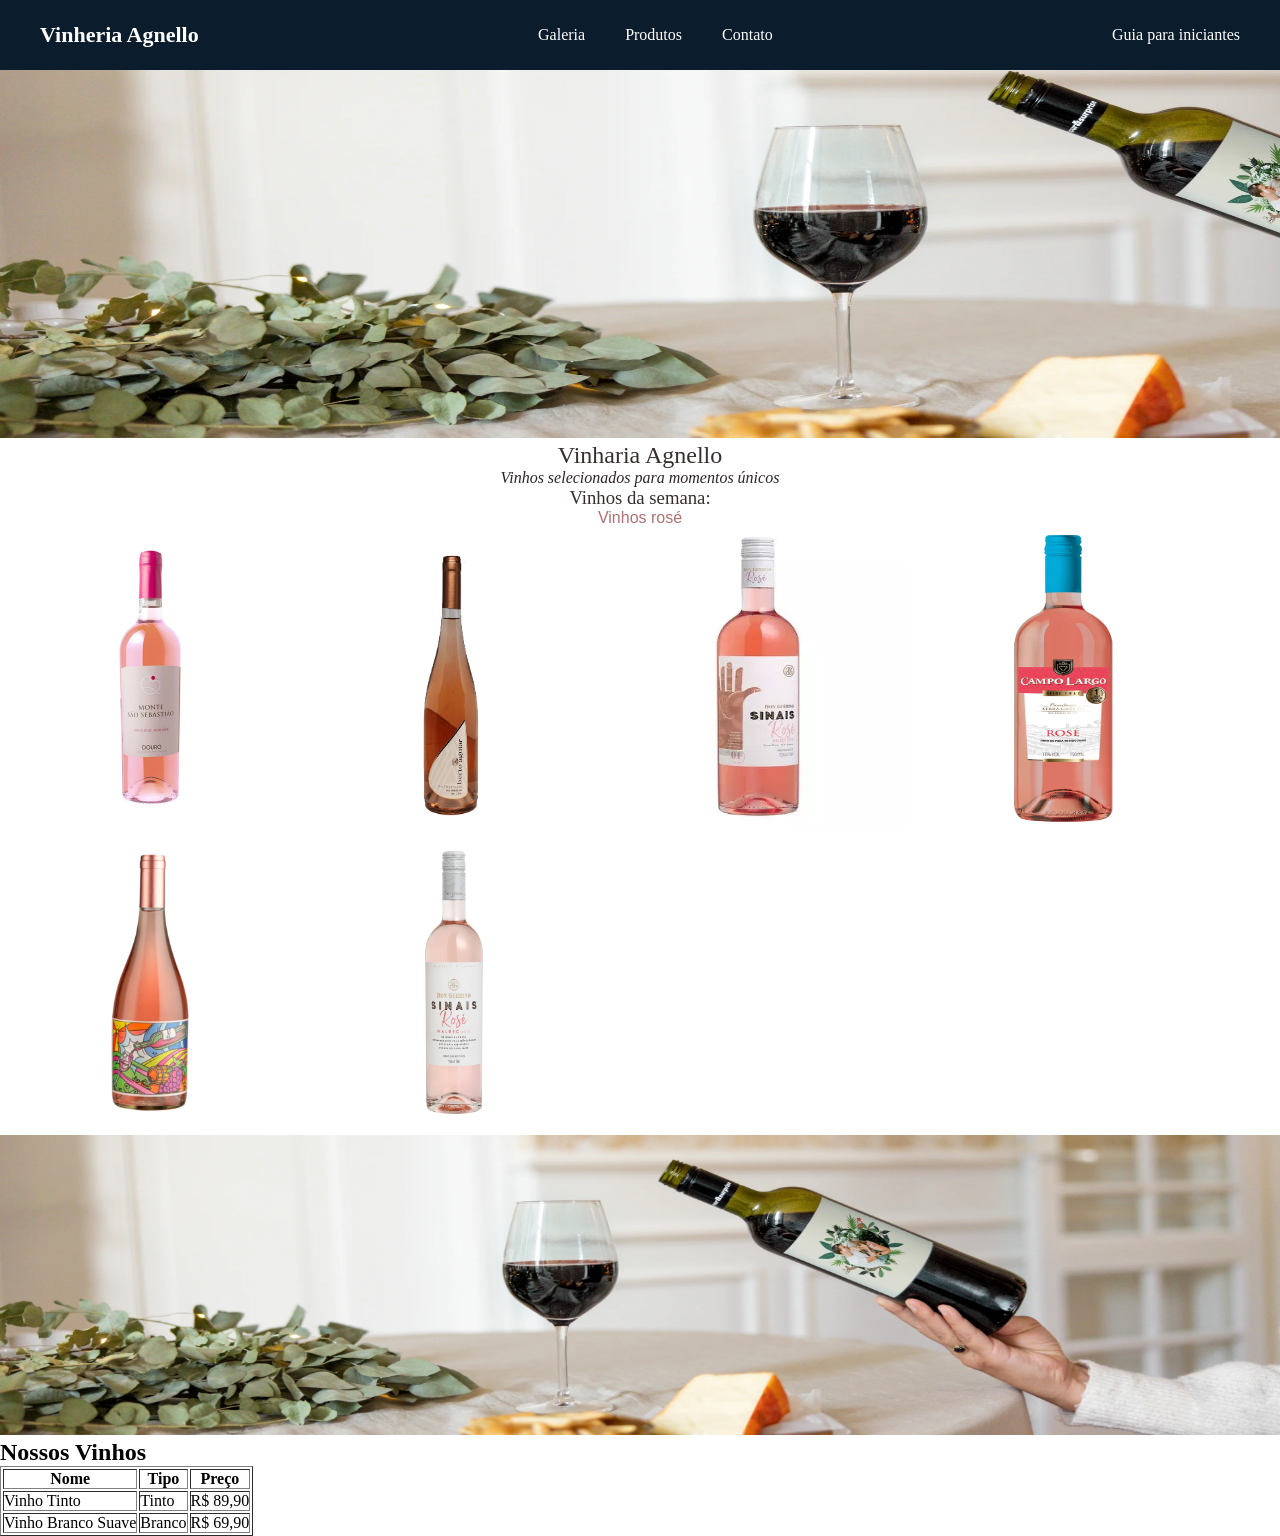
==== index.html @ f54c722c "Arrumando o NavBar e adicionando a página contato" ====
<!DOCTYPE html>
<html lang="pt-BR">
<head>
    <meta charset="UTF-8">
    <meta name="viewport" content="width=device-width, initial-scale=1.0">
    <meta name="description" content="Página inicial da Vinharia Agnello">
    <meta name="keywords" content="Vinhos, semana, rosé">
    
    <title>Vinheria Agnello </title>
    <link rel="shortcut icon" href="assets/vinho.png" type="image/png"> <!-- adiciona uma imagem na aba do site -->
    <link rel="stylesheet" href="style.css">


</head>
<body>
    <!-- Aqui vai criar o hub principal onde vai ser conectadas todas as páginas -->
  <header class="navbar">
  <div class="logo">
    <a href="index.html">Vinheria Agnello</a>
</div>
  <nav>
    <div class="menu">
      <!-- Aqui vai ser o botão que vai levar para a página da galeria e sobre dos Agnellos -->
    <a href="paginas/galeria.html">Galeria</a>
    <!-- Aqui vai ser o botão que vai levar para os produtos dos Agnellos -->
    <a href="paginas/produtos.html">Produtos</a>
    <!-- Aqui vai ser o botão que vai levar para o whatsapp de venda dos Agnellos -->
    <a href="paginas/contatos.html">Contato</a>
    </div>
  </nav>

  <div class="acoes">
   <!-- Aqui vai ser o botão que vai levar para uma página com um guia de qual vinho escolher-->
   <a href="paginas/guia.html">Guia para iniciantes</a>
  </div>
  </header>


  <section class="hub-principal">
    <img src="assets/vinho_servido.jpg" alt="vinho sendo servido" width="1920px" height="400px">
    
    <h1 id="titulos">Vinharia Agnello</h1>

    <p id="frase-impactante"><i>Vinhos selecionados para momentos únicos</i></p>

    <h3 id="titulos">Vinhos da semana:</h3>

    <p id="vinhosrose">Vinhos rosé</p>

    <img src="assets/vinho_rose1.webp" alt="Vinho rosé" width="300px" height="300px"></a>

    <img src="assets/vinho_rose2.png" alt="Vinho rosé" width="300px" height="300px"></a>

    <img src="assets/vinho_rose3.webp" alt="Vinho rosé" width="300px" height="300px"></a>

    <img src="assets/vinho_rose5.png" alt="Vinho rosé" width="300px" height="300px"></a>

    <img src="assets/vinho_rose6.png" alt="Vinho rosé" width="300px" height="300px"></a>

    <img src="assets/vinho_rose7.png" alt="Vinho rosé" width="300px" height="300px"></a>
  </section>
  


    <div class="hub-logo">
      <img src="assets/vinho_servido.jpg" alt="vinho sendo servido" width="1280px" height="300px">
    </div>
    <div class="hub-actions">
      <!--Nos titulos do hub eu já coloquei o 'href="#"' quando for fazer as outras paginas, é só linkar com os titulos respectivos -->
    </div>
  </div>
  <h2>Nossos Vinhos</h2>

  <table border="1">
    <tr>
      <th>Nome</th>
      <th>Tipo</th>
      <th>Preço</th>
    </tr>

    <tr>
      <td>Vinho Tinto</td>
      <td>Tinto</td>
      <td>R$ 89,90</td>
    </tr>

    <tr>
      <td>Vinho Branco Suave</td>
      <td>Branco</td>
      <td>R$ 69,90</td>
    </tr>
  </table>
</body>
</html>
---- style.css ----
/* Reset básico (apenas para o hub, se quiser isolar) */
* {
  margin: 0;
  padding: 0;
  box-sizing: border-box;
}

/*  Fonte: "Playfair Display" */
@import url('https://fonts.googleapis.com/css2?family=Playfair+Display:ital,wght@0,400..900;1,400..900&display=swap'); 


/*  Fonte: "Montserrat"  */
@import url('https://fonts.googleapis.com/css2?family=Montserrat:ital,wght@0,100..900;1,100..900&family=Playfair+Display:ital,wght@0,400..900;1,400..900&display=swap');



.navbar {
  position: fixed; /* fica sempre no topo */
  top: 0;
  left: 0;

  width: 100%;
  height: 70px;

  background-color: #0b1c2c; /* azul escuro */
  color: white;

  display: flex;
  align-items: center;
  justify-content: space-between;

  padding: 0 40px;
}

/* logo */
.logo {
  font-size: 22px;
  font-weight: bold;
  background-color: #0b1c2c;
}

.logo a {
    text-decoration: none;
    color: white;
    background-color: transparent;
    display: inline-block;
}

/* menu central */

.menu {
  display: flex;
  justify-content: center;
}

.menu a {
  display: inline-block;
  padding: 10px 20px;
  text-decoration: none;
  color: white;
  background-color: #0b1c2c;
  border-radius: 5px;
}

/* lado direito */
.acoes a {
  display: flex;
  align-items: center;
  text-decoration: none;
  color: white;
  gap: 15px;
  background-color: #0b1c2c;
}


/* Aqui vai arrumar a logo */
.hub-principal  {
  padding-top: 3%;
  border-radius: 100%;
  
}

#titulos{
  text-align: center;
  color: #382e2e;
  font-family: "Playfair Display", serif;
  font-weight: 500;
}

#vinhosrose{
  text-align: center;
  color: rgb(172, 113, 113);
  font-family: "Montserrat", sans-serif;
  font-weight: 500;
}

#frase-impactante{
  text-align: center;
  color: #2e2626;
}

/* ===== PÁGINA DE CONTATO ===== */
.contact-wrapper {
    display: flex;
    flex-wrap: wrap;
    gap: 2rem;
    margin-top: 2rem;
}

.contact-info, .contact-form {
    flex: 1;
    min-width: 250px;
    background: #fff7f0;
    padding: 1.5rem;
    border-radius: 12px;
    box-shadow: 0 2px 8px rgba(0,0,0,0.05);
}

.contact-info img {
    width: 100%;
    border-radius: 12px;
    margin-top: 1rem;
}

.contact-form label {
    display: block;
    margin-top: 1rem;
    font-weight: bold;
    color: #0b1c2c; 
}

.contact-form input, 
.contact-form textarea {
    width: 100%;
    padding: 10px;
    margin-top: 5px;
    border: 1px solid #ccc;
    border-radius: 8px;
    font-family: inherit;
}

.contact-form input:focus,
.contact-form textarea:focus {
    border-color: #b85c1a;
    outline: none;
    box-shadow: 0 0 0 2px rgba(184,92,26,0.2);
}

.contact-form button {
    background-color: #b85c1a; 
    color: white;
    border: none;
    padding: 10px 20px;
    margin-top: 1rem;
    border-radius: 30px;
    cursor: pointer;
    font-weight: bold;
    transition: 0.3s;
}

.contact-form button:hover {
    background-color: #7a3a10; 
}


footer {
    background-color: #0b1c2c; 
    color: #d9b48b; 
    text-align: center;
    padding: 1.5rem;
    margin-top: 3rem;
}

footer a {
    color: #ffb347; 
    text-decoration: none;
    font-weight: 500;
}

footer a:hover {
    color: #ffffff;
    text-decoration: underline;
}
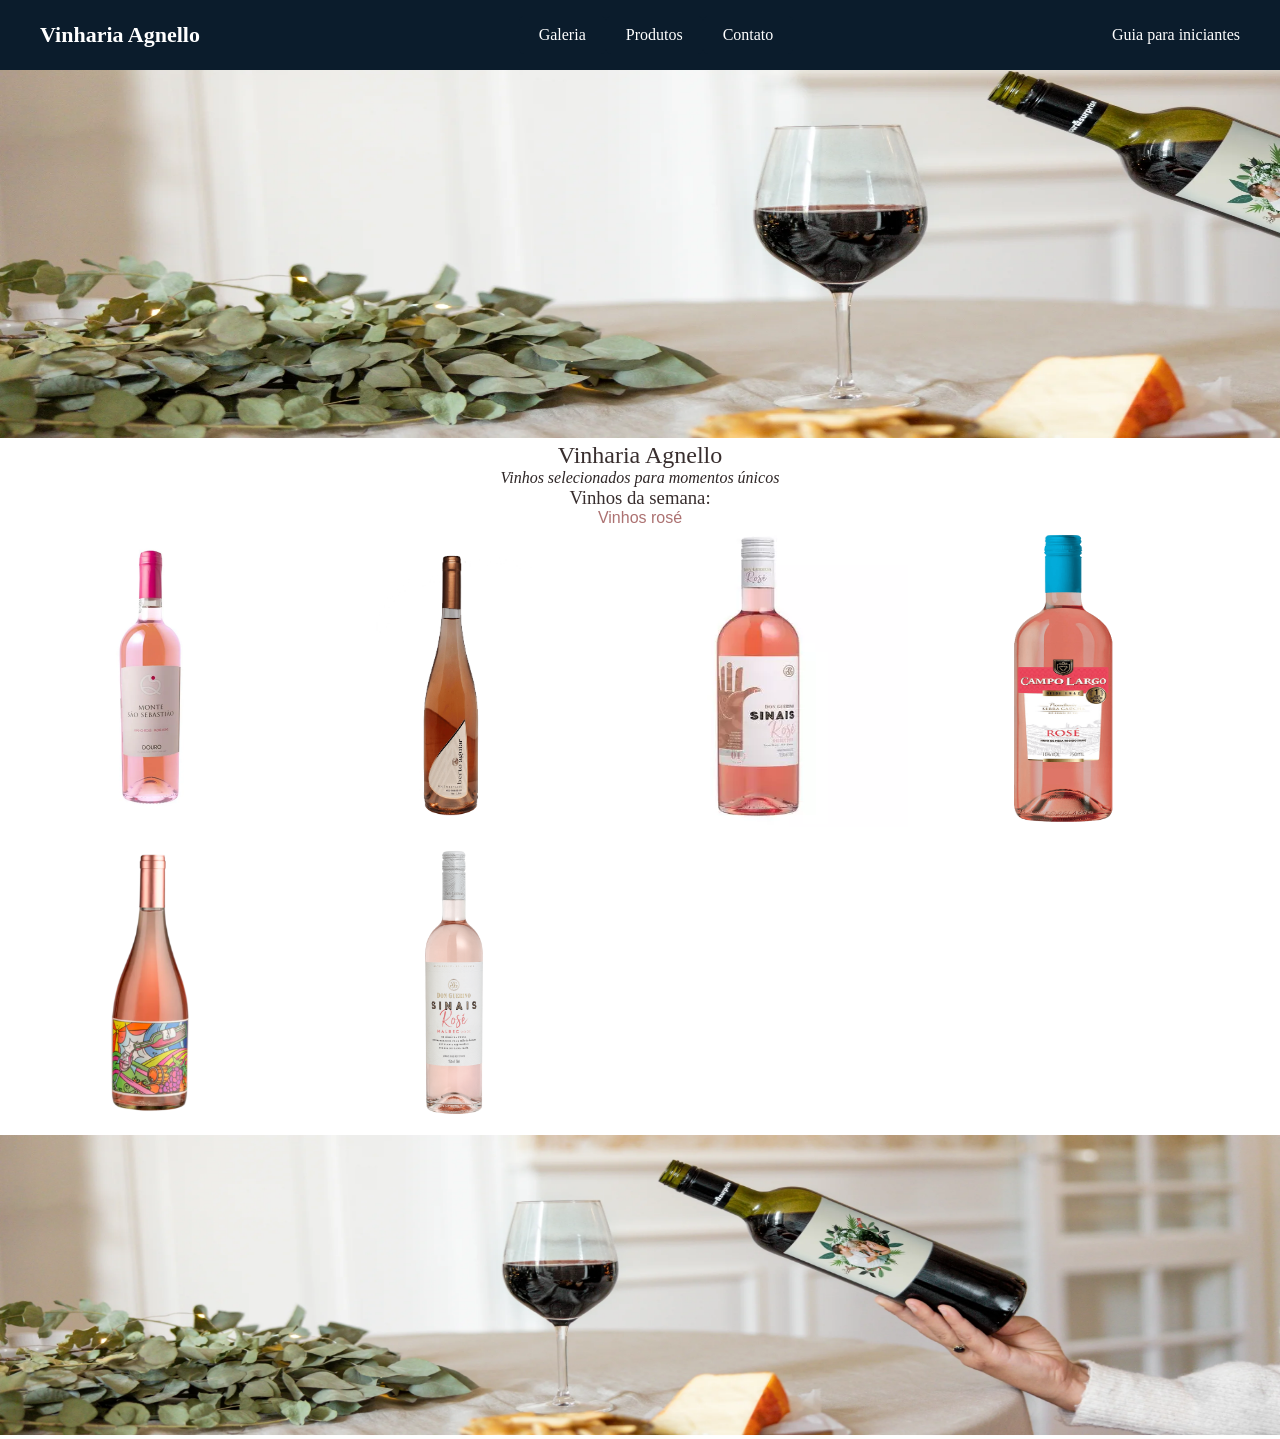
==== commit 83251959: "criando página para o Guia de Iniciantes e estilizando" ====
--- a/index.html
+++ b/index.html
@@ -15,9 +15,8 @@
 <body>
     <!-- Aqui vai criar o hub principal onde vai ser conectadas todas as páginas -->
   <header class="navbar">
-  <div class="logo">
-    <a href="index.html">Vinheria Agnello</a>
-</div>
+  <div class="logo">Vinharia Agnello</div>
+
   <nav>
     <div class="menu">
       <!-- Aqui vai ser o botão que vai levar para a página da galeria e sobre dos Agnellos -->
@@ -69,26 +68,5 @@
       <!--Nos titulos do hub eu já coloquei o 'href="#"' quando for fazer as outras paginas, é só linkar com os titulos respectivos -->
     </div>
   </div>
-  <h2>Nossos Vinhos</h2>
-
-  <table border="1">
-    <tr>
-      <th>Nome</th>
-      <th>Tipo</th>
-      <th>Preço</th>
-    </tr>
-
-    <tr>
-      <td>Vinho Tinto</td>
-      <td>Tinto</td>
-      <td>R$ 89,90</td>
-    </tr>
-
-    <tr>
-      <td>Vinho Branco Suave</td>
-      <td>Branco</td>
-      <td>R$ 69,90</td>
-    </tr>
-  </table>
 </body>
 </html>
--- a/style.css
+++ b/style.css
@@ -6,13 +6,10 @@
 }
 
 /*  Fonte: "Playfair Display" */
-@import url('https://fonts.googleapis.com/css2?family=Playfair+Display:ital,wght@0,400..900;1,400..900&display=swap'); 
-
+@import url("https://fonts.googleapis.com/css2?family=Playfair+Display:ital,wght@0,400..900;1,400..900&display=swap");
 
 /*  Fonte: "Montserrat"  */
-@import url('https://fonts.googleapis.com/css2?family=Montserrat:ital,wght@0,100..900;1,100..900&family=Playfair+Display:ital,wght@0,400..900;1,400..900&display=swap');
-
-
+@import url("https://fonts.googleapis.com/css2?family=Montserrat:ital,wght@0,100..900;1,100..900&family=Playfair+Display:ital,wght@0,400..900;1,400..900&display=swap");
 
 .navbar {
   position: fixed; /* fica sempre no topo */
@@ -37,13 +34,6 @@
   font-size: 22px;
   font-weight: bold;
   background-color: #0b1c2c;
-}
-
-.logo a {
-    text-decoration: none;
-    color: white;
-    background-color: transparent;
-    display: inline-block;
 }
 
 /* menu central */
@@ -72,112 +62,80 @@
   background-color: #0b1c2c;
 }
 
-
 /* Aqui vai arrumar a logo */
-.hub-principal  {
+.hub-principal {
   padding-top: 3%;
   border-radius: 100%;
-  
 }
 
-#titulos{
+#titulos {
   text-align: center;
   color: #382e2e;
   font-family: "Playfair Display", serif;
   font-weight: 500;
 }
 
-#vinhosrose{
+#vinhosrose {
   text-align: center;
   color: rgb(172, 113, 113);
   font-family: "Montserrat", sans-serif;
   font-weight: 500;
 }
 
-#frase-impactante{
+#frase-impactante {
   text-align: center;
   color: #2e2626;
 }
 
-/* ===== PÁGINA DE CONTATO ===== */
-.contact-wrapper {
-    display: flex;
-    flex-wrap: wrap;
-    gap: 2rem;
-    margin-top: 2rem;
+.tabela-vinhos {
+  width: 100%;
+  border-collapse: collapse;
+  margin-top: 20px;
 }
 
-.contact-info, .contact-form {
-    flex: 1;
-    min-width: 250px;
-    background: #fff7f0;
-    padding: 1.5rem;
-    border-radius: 12px;
-    box-shadow: 0 2px 8px rgba(0,0,0,0.05);
+.tabela-vinhos th {
+  background-color: #800000;
+  color: white;
+  padding: 10px;
 }
 
-.contact-info img {
-    width: 100%;
-    border-radius: 12px;
-    margin-top: 1rem;
+.tabela-vinhos td {
+  padding: 10px;
+  border: 1px solid #ffffff;
 }
 
-.contact-form label {
-    display: block;
-    margin-top: 1rem;
-    font-weight: bold;
-    color: #0b1c2c; 
+.tabela-vinhos tr:nth-child(even) {
+  background-color: #ffffff;
 }
 
-.contact-form input, 
-.contact-form textarea {
-    width: 100%;
-    padding: 10px;
-    margin-top: 5px;
-    border: 1px solid #ccc;
-    border-radius: 8px;
-    font-family: inherit;
+.tabela-vinhos tr:hover {
+  background-color: #ffffff;
 }
 
-.contact-form input:focus,
-.contact-form textarea:focus {
-    border-color: #b85c1a;
-    outline: none;
-    box-shadow: 0 0 0 2px rgba(184,92,26,0.2);
+.guia {
+  max-width: 800px;
+  margin: 40px auto;
+  padding: 20px;
+  background: white;
+  border: 1px solid #ffffff;
 }
 
-.contact-form button {
-    background-color: #b85c1a; 
-    color: white;
-    border: none;
-    padding: 10px 20px;
-    margin-top: 1rem;
-    border-radius: 30px;
-    cursor: pointer;
-    font-weight: bold;
-    transition: 0.3s;
+.guia h1 {
+  text-align: center;
+  color: #ff0000;
 }
 
-.contact-form button:hover {
-    background-color: #7a3a10; 
+.guia h2 {
+  margin-top: 30px;
 }
 
-
-footer {
-    background-color: #0b1c2c; 
-    color: #d9b48b; 
-    text-align: center;
-    padding: 1.5rem;
-    margin-top: 3rem;
+.guia p,
+.guia li {
+  line-height: 1.6;
 }
 
-footer a {
-    color: #ffb347; 
-    text-decoration: none;
-    font-weight: 500;
-}
-
-footer a:hover {
-    color: #ffffff;
-    text-decoration: underline;
-}
+.dica {
+  background: #ffffff;
+  padding: 15px;
+  margin-top: 20px;
+}
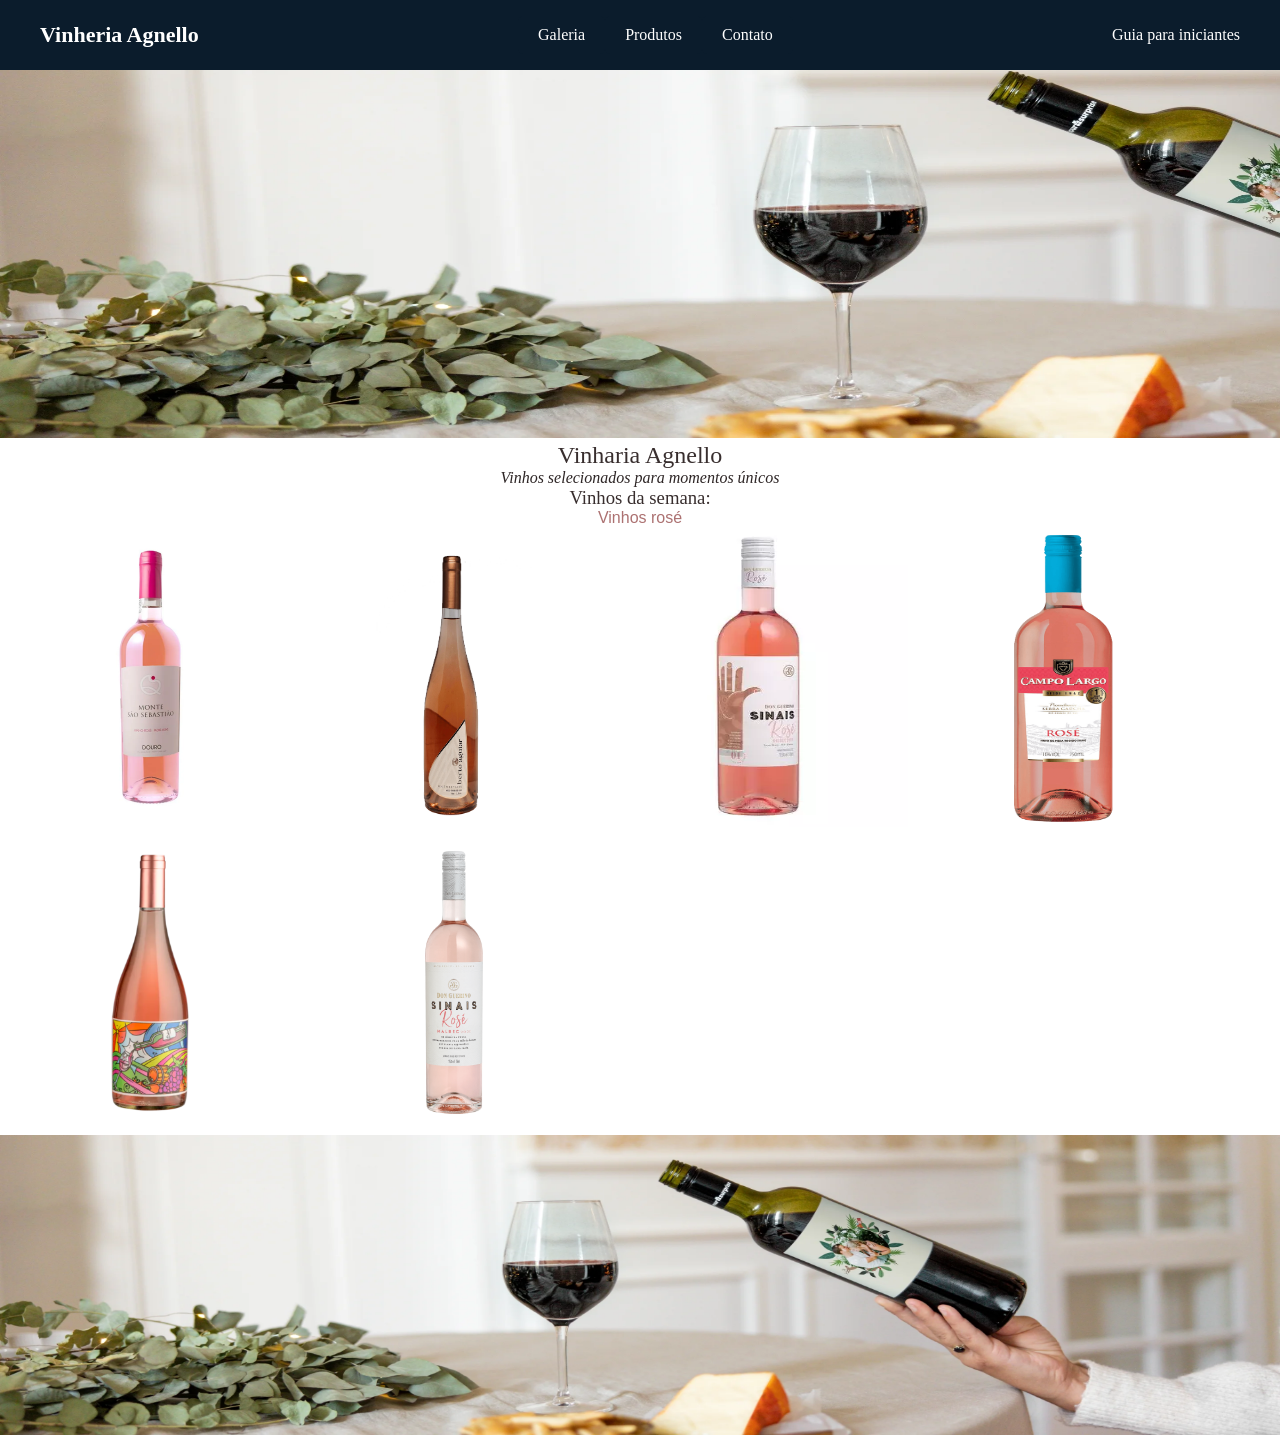
==== commit e0cd60aa: "criando página para o Guia de Iniciantes e estilizando" ====
--- a/index.html
+++ b/index.html
@@ -15,8 +15,9 @@
 <body>
     <!-- Aqui vai criar o hub principal onde vai ser conectadas todas as páginas -->
   <header class="navbar">
-  <div class="logo">Vinharia Agnello</div>
-
+  <div class="logo">
+    <a href="index.html">Vinheria Agnello</a>
+</div>
   <nav>
     <div class="menu">
       <!-- Aqui vai ser o botão que vai levar para a página da galeria e sobre dos Agnellos -->
--- a/style.css
+++ b/style.css
@@ -34,6 +34,13 @@
   font-size: 22px;
   font-weight: bold;
   background-color: #0b1c2c;
+}
+
+.logo a {
+    text-decoration: none;
+    color: white;
+    background-color: transparent;
+    display: inline-block;
 }
 
 /* menu central */
@@ -87,31 +94,6 @@
   color: #2e2626;
 }
 
-.tabela-vinhos {
-  width: 100%;
-  border-collapse: collapse;
-  margin-top: 20px;
-}
-
-.tabela-vinhos th {
-  background-color: #800000;
-  color: white;
-  padding: 10px;
-}
-
-.tabela-vinhos td {
-  padding: 10px;
-  border: 1px solid #ffffff;
-}
-
-.tabela-vinhos tr:nth-child(even) {
-  background-color: #ffffff;
-}
-
-.tabela-vinhos tr:hover {
-  background-color: #ffffff;
-}
-
 .guia {
   max-width: 800px;
   margin: 40px auto;
@@ -138,4 +120,87 @@
   background: #ffffff;
   padding: 15px;
   margin-top: 20px;
+}
+
+/* Aqui vai arrumar a parte de contato */
+.contact-wrapper {
+    display: flex;
+    flex-wrap: wrap;
+    gap: 2rem;
+    margin-top: 2rem;
+}
+
+.contact-info, .contact-form {
+    flex: 1;
+    min-width: 250px;
+    background: #fff7f0;
+    padding: 1.5rem;
+    border-radius: 12px;
+    box-shadow: 0 2px 8px rgba(0,0,0,0.05);
+}
+
+.contact-info img {
+    width: 100%;
+    border-radius: 12px;
+    margin-top: 1rem;
+}
+
+.contact-form label {
+    display: block;
+    margin-top: 1rem;
+    font-weight: bold;
+    color: #0b1c2c; 
+}
+
+.contact-form input, 
+.contact-form textarea {
+    width: 100%;
+    padding: 10px;
+    margin-top: 5px;
+    border: 1px solid #ccc;
+    border-radius: 8px;
+    font-family: inherit;
+}
+
+.contact-form input:focus,
+.contact-form textarea:focus {
+    border-color: #b85c1a;
+    outline: none;
+    box-shadow: 0 0 0 2px rgba(184,92,26,0.2);
+}
+
+.contact-form button {
+    background-color: #b85c1a; 
+    color: white;
+    border: none;
+    padding: 10px 20px;
+    margin-top: 1rem;
+    border-radius: 30px;
+    cursor: pointer;
+    font-weight: bold;
+    transition: 0.3s;
+}
+
+.contact-form button:hover {
+    background-color: #7a3a10; 
+}
+
+
+footer {
+    background-color: #0b1c2c; 
+    color: #d9b48b; 
+    text-align: center;
+    padding: 1.5rem;
+    margin-top: 3rem;
+}
+
+footer a {
+    color: #ffb347; 
+    text-decoration: none;
+    font-weight: 500;
+}
+
+footer a:hover {
+    color: #ffffff;
+    text-decoration: underline;
 }
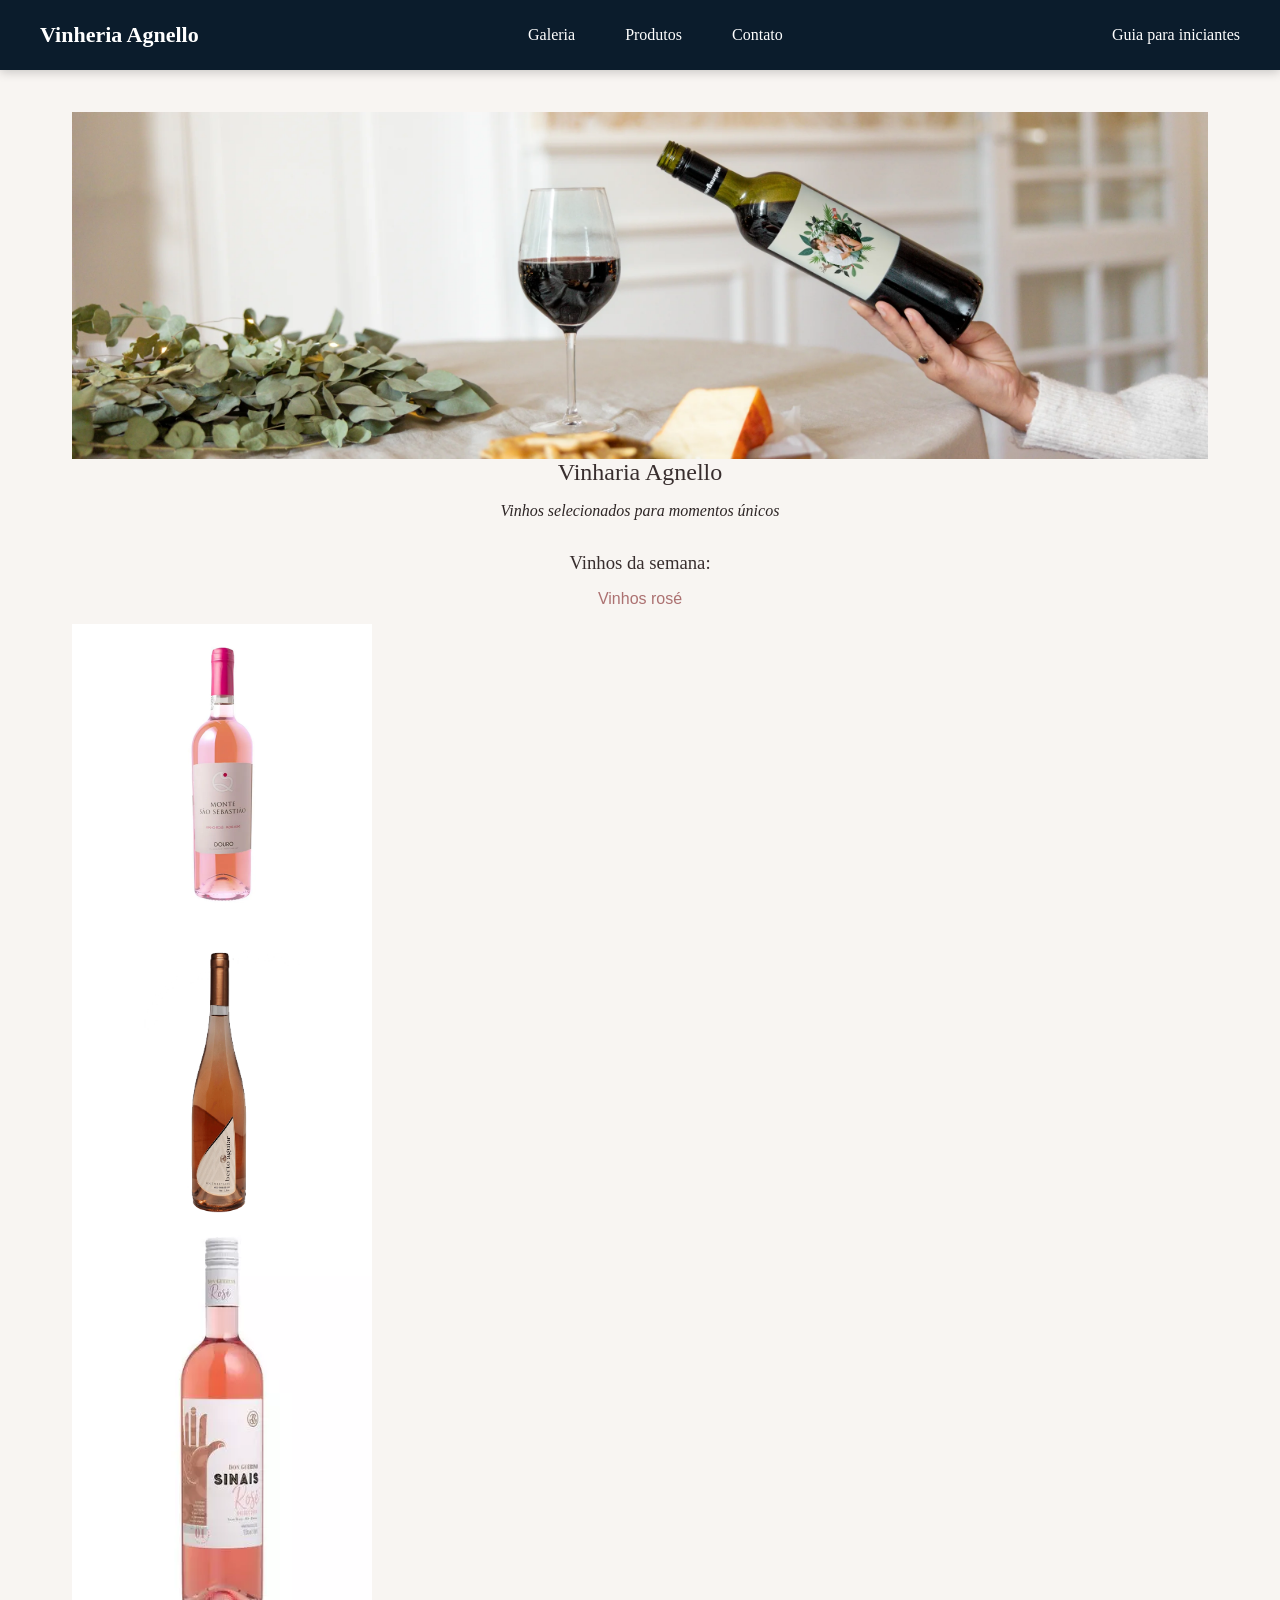
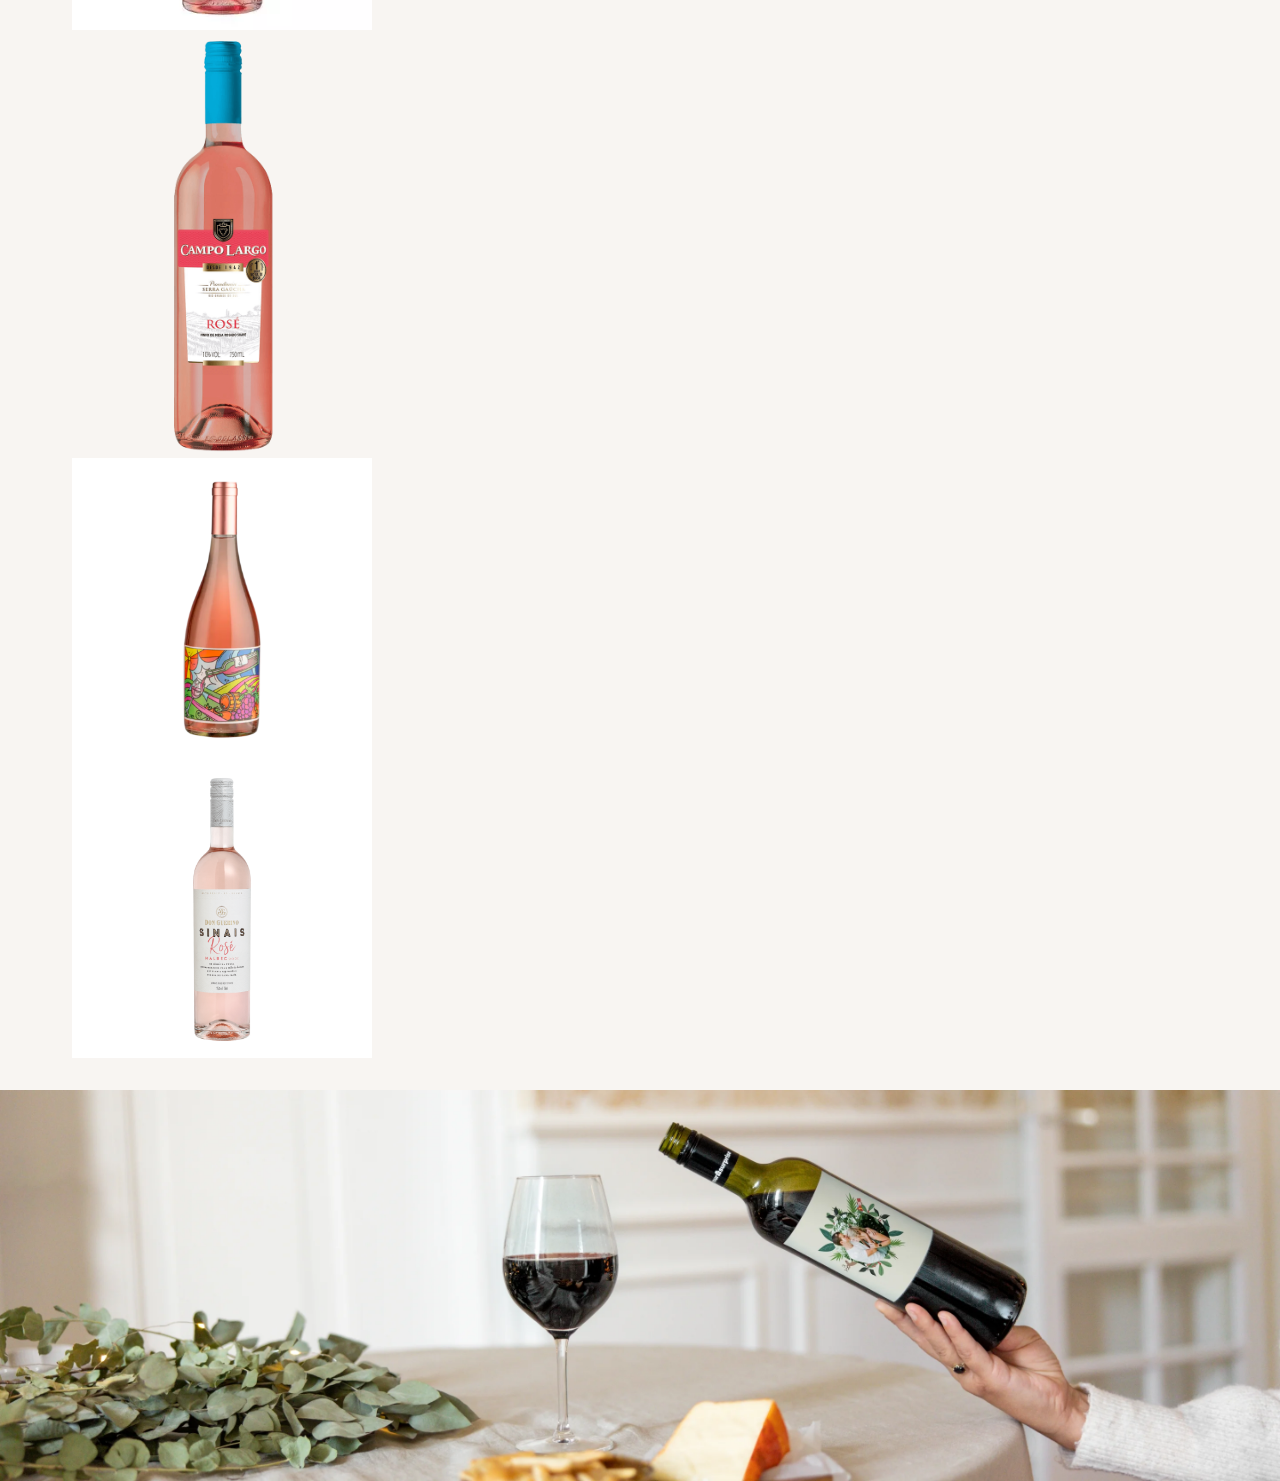
==== commit 52039308: "Adicionando layout" ====
--- a/index.html
+++ b/index.html
@@ -8,7 +8,7 @@
     
     <title>Vinheria Agnello </title>
     <link rel="shortcut icon" href="assets/vinho.png" type="image/png"> <!-- adiciona uma imagem na aba do site -->
-    <link rel="stylesheet" href="style.css">
+    <link rel="stylesheet" href="src/css/style.css">
 
 
 </head>
--- a/src/css/style.css
+++ b/src/css/style.css
@@ -0,0 +1,239 @@
+
+* {
+  margin: 0;
+  padding: 0;
+  box-sizing: border-box;
+}
+
+@import url("https://fonts.googleapis.com/css2?family=Playfair+Display:ital,wght@0,400..900;1,400..900&display=swap");
+@import url("https://fonts.googleapis.com/css2?family=Montserrat:ital,wght@0,100..900;1,100..900&family=Playfair+Display:ital,wght@0,400..900;1,400..900&display=swap");
+
+body {
+  
+  padding-top: 80px; 
+  background-color: #f8f5f2; 
+}
+
+
+img {
+  max-width: 100%;      
+  height: auto;    
+  display: block; 
+}
+
+
+.banner-guia {
+  width: 100%;
+  height: 300px;
+  object-fit: cover; 
+  object-position: center; 
+}
+
+
+.navbar {
+  position: fixed;
+  top: 0;
+  left: 0;
+  width: 100%;
+  height: 70px;
+  background-color: #0b1c2c;
+  color: white;
+  display: flex;
+  align-items: center;
+  justify-content: space-between;
+  padding: 0 40px;
+  z-index: 1000; 
+  box-shadow: 0 2px 10px rgba(0,0,0,0.2);
+}
+
+.logo {
+  font-size: 22px;
+  font-weight: bold;
+}
+
+.logo a {
+  text-decoration: none;
+  color: white;
+}
+
+.menu {
+  display: flex;
+  justify-content: center;
+  gap: 10px;
+}
+
+.menu a {
+  display: inline-block;
+  padding: 10px 20px;
+  text-decoration: none;
+  color: white;
+  border-radius: 5px;
+  transition: background-color 0.3s;
+}
+
+.menu a:hover {
+  background-color: #1a3652; 
+}
+
+.acoes a {
+  display: flex;
+  align-items: center;
+  text-decoration: none;
+  color: white;
+  gap: 15px;
+}
+
+
+.hub-principal {
+  
+  padding: 2rem;
+  max-width: 1200px;
+  margin: 0 auto;
+}
+
+#titulos {
+  text-align: center;
+  color: #382e2e;
+  font-family: "Playfair Display", serif;
+  font-weight: 500;
+  margin-bottom: 1rem;
+}
+
+#vinhosrose {
+  text-align: center;
+  color: #ac7171;
+  font-family: "Montserrat", sans-serif;
+  font-weight: 500;
+  margin-bottom: 1rem;
+}
+
+#frase-impactante {
+  text-align: center;
+  color: #2e2626;
+  font-style: italic;
+  margin-bottom: 2rem;
+}
+
+
+.guia {
+  max-width: 800px;
+  margin: 40px auto;
+  padding: 30px;
+  background: white;
+  border: 1px solid #e0e0e0; 
+  border-radius: 8px;
+  box-shadow: 0 4px 15px rgba(0,0,0,0.05);
+}
+
+.guia h1 {
+  text-align: center;
+  color: #800000; 
+  margin-bottom: 20px;
+}
+
+.guia h2 {
+  margin-top: 30px;
+  color: #0b1c2c;
+}
+
+.guia p,
+.guia li {
+  line-height: 1.6;
+  color: #444;
+  margin-bottom: 10px;
+}
+
+.dica {
+  background: #f9f9f9; 
+  padding: 15px;
+  margin-top: 20px;
+  border-left: 4px solid #b85c1a; 
+}
+
+
+.tabela-vinhos {
+  width: 100%;
+  border-collapse: collapse;
+  margin-top: 20px;
+  background-color: white;
+}
+
+.tabela-vinhos th {
+  background-color: #800000;
+  color: white;
+  padding: 12px;
+  text-align: left;
+}
+
+.tabela-vinhos td {
+  padding: 12px;
+  border: 1px solid #e0e0e0; 
+}
+
+.tabela-vinhos tr:hover {
+  background-color: #f1f1f1; 
+}
+
+
+.contact-wrapper {
+  display: flex;
+  flex-wrap: wrap;
+  gap: 2rem;
+  margin-top: 2rem;
+}
+
+.contact-info, .contact-form {
+  flex: 1;
+  min-width: 300px;
+  background: #fff7f0;
+  padding: 2rem;
+  border-radius: 12px;
+  box-shadow: 0 2px 8px rgba(0,0,0,0.05);
+}
+
+.contact-info img {
+  border-radius: 12px;
+  margin-top: 1rem;
+}
+
+.contact-form label {
+  display: block;
+  margin-top: 1rem;
+  font-weight: bold;
+  color: #0b1c2c; 
+}
+
+.contact-form input, 
+.contact-form textarea {
+  width: 100%;
+  padding: 12px;
+  margin-top: 5px;
+  border: 1px solid #ccc;
+  border-radius: 8px;
+  font-family: inherit;
+}
+
+.contact-form input:focus,
+.contact-form textarea:focus {
+  border-color: #b85c1a;
+  outline: none;
+  box-shadow: 0 0 0 2px rgba(184,92,26,0.2);
+}
+
+.contact-form button {
+  background-color: #b85c1a; 
+  color: white;
+  border: none;
+  padding: 12px 24px;
+  margin-top: 1.5rem;
+  border-radius: 30px;
+  cursor: pointer;
+  font-weight: bold;
+  transition: background-color 0.3s;
+  width: 100%; 
+}
+
+.contact-form button:hover {
+  background-color: #7a3a10; 
+}
+
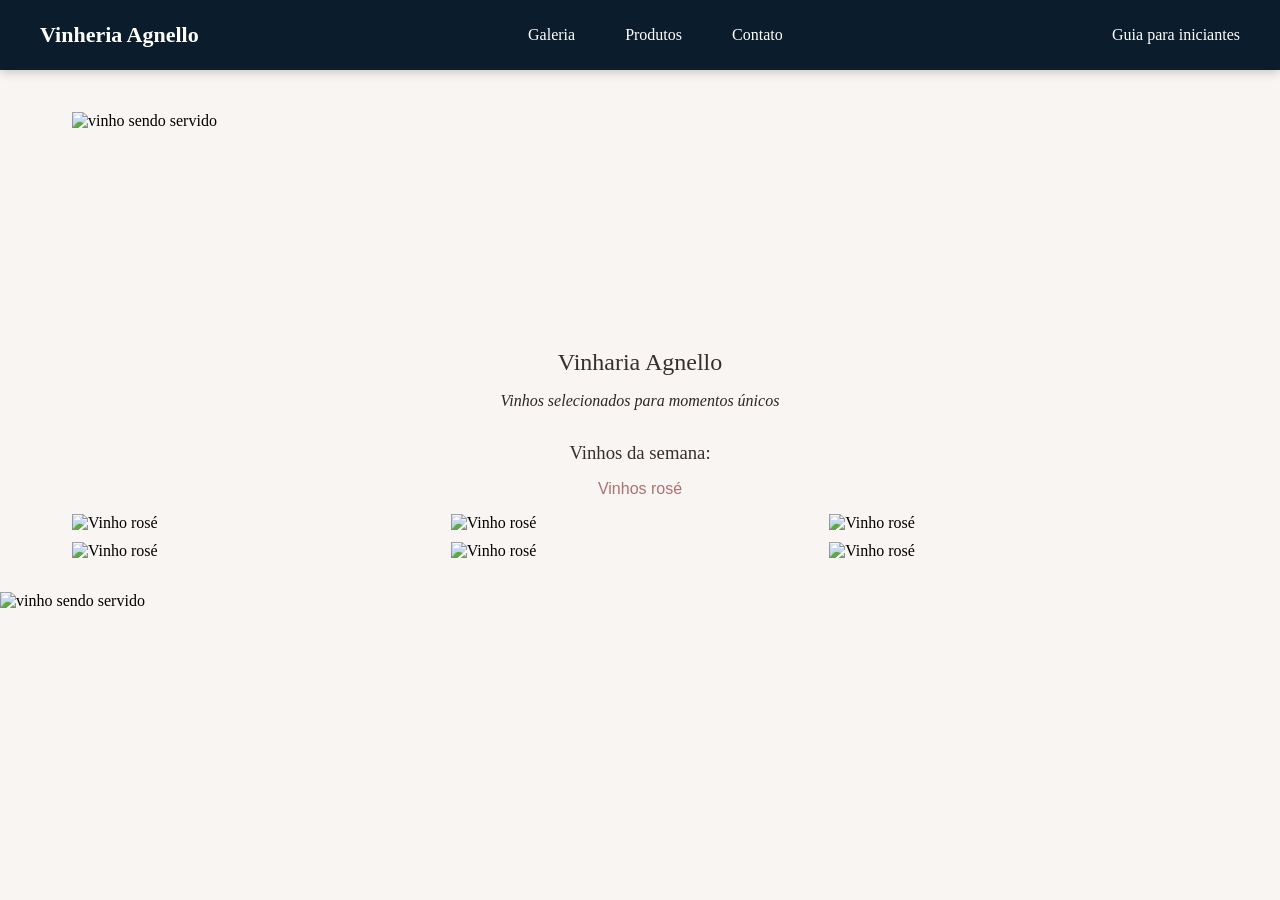
==== commit de6b7dd3: "corrigindo imagens e layout da página inicial" ====
--- a/index.html
+++ b/index.html
@@ -21,23 +21,23 @@
   <nav>
     <div class="menu">
       <!-- Aqui vai ser o botão que vai levar para a página da galeria e sobre dos Agnellos -->
-    <a href="paginas/galeria.html">Galeria</a>
+    <a href="src/paginas/galeria.html">Galeria</a>
     <!-- Aqui vai ser o botão que vai levar para os produtos dos Agnellos -->
-    <a href="paginas/produtos.html">Produtos</a>
+    <a href="src/paginas/produtos.html">Produtos</a>
     <!-- Aqui vai ser o botão que vai levar para o whatsapp de venda dos Agnellos -->
-    <a href="paginas/contatos.html">Contato</a>
+    <a href="src/paginas/contatos.html">Contato</a>
     </div>
   </nav>
 
   <div class="acoes">
    <!-- Aqui vai ser o botão que vai levar para uma página com um guia de qual vinho escolher-->
-   <a href="paginas/guia.html">Guia para iniciantes</a>
+   <a href="src/paginas/guia.html">Guia para iniciantes</a>
   </div>
   </header>
 
 
   <section class="hub-principal">
-    <img src="assets/vinho_servido.jpg" alt="vinho sendo servido" width="1920px" height="400px">
+    <img src="/CP1-Front-1ESPQ/src/assets/vinho_servido.jpg" alt="vinho sendo servido" width="1920px" height="400px">
     
     <h1 id="titulos">Vinharia Agnello</h1>
 
@@ -47,23 +47,27 @@
 
     <p id="vinhosrose">Vinhos rosé</p>
 
-    <img src="assets/vinho_rose1.webp" alt="Vinho rosé" width="300px" height="300px"></a>
+    <div id="galeria">
 
-    <img src="assets/vinho_rose2.png" alt="Vinho rosé" width="300px" height="300px"></a>
+    <img src="/CP1-Front-1ESPQ/src/assets/vinho_rose1.webp" alt="Vinho rosé">
 
-    <img src="assets/vinho_rose3.webp" alt="Vinho rosé" width="300px" height="300px"></a>
+    <img src="/CP1-Front-1ESPQ/src/assets/vinho_rose2.png" alt="Vinho rosé">
 
-    <img src="assets/vinho_rose5.png" alt="Vinho rosé" width="300px" height="300px"></a>
+    <img src="/CP1-Front-1ESPQ/src/assets/vinho_rose3.webp" alt="Vinho rosé">
 
-    <img src="assets/vinho_rose6.png" alt="Vinho rosé" width="300px" height="300px"></a>
+    <img src="/CP1-Front-1ESPQ/src/assets/vinho_rose5.png" alt="Vinho rosé">
 
-    <img src="assets/vinho_rose7.png" alt="Vinho rosé" width="300px" height="300px"></a>
+    <img src="/CP1-Front-1ESPQ/src/assets/vinho_rose6.png" alt="Vinho rosé">
+
+    <img src="/CP1-Front-1ESPQ/src/assets/vinho_rose7.png" alt="Vinho rosé">
+
+  </div>
   </section>
   
 
 
     <div class="hub-logo">
-      <img src="assets/vinho_servido.jpg" alt="vinho sendo servido" width="1280px" height="300px">
+      <img style="margin: 0 auto;" src="/CP1-Front-1ESPQ/src/assets/vinho_servido.jpg" alt="vinho sendo servido" width="1280px" height="300px">
     </div>
     <div class="hub-actions">
       <!--Nos titulos do hub eu já coloquei o 'href="#"' quando for fazer as outras paginas, é só linkar com os titulos respectivos -->
--- a/src/css/style.css
+++ b/src/css/style.css
@@ -112,6 +112,17 @@
   color: #2e2626;
   font-style: italic;
   margin-bottom: 2rem;
+}
+
+#galeria {
+    display: flex;
+    flex-wrap: wrap;
+    gap: 10px;
+}
+
+#galeria img {
+    width: calc(33.33% - 10px);
+    height: auto;
 }
 
 
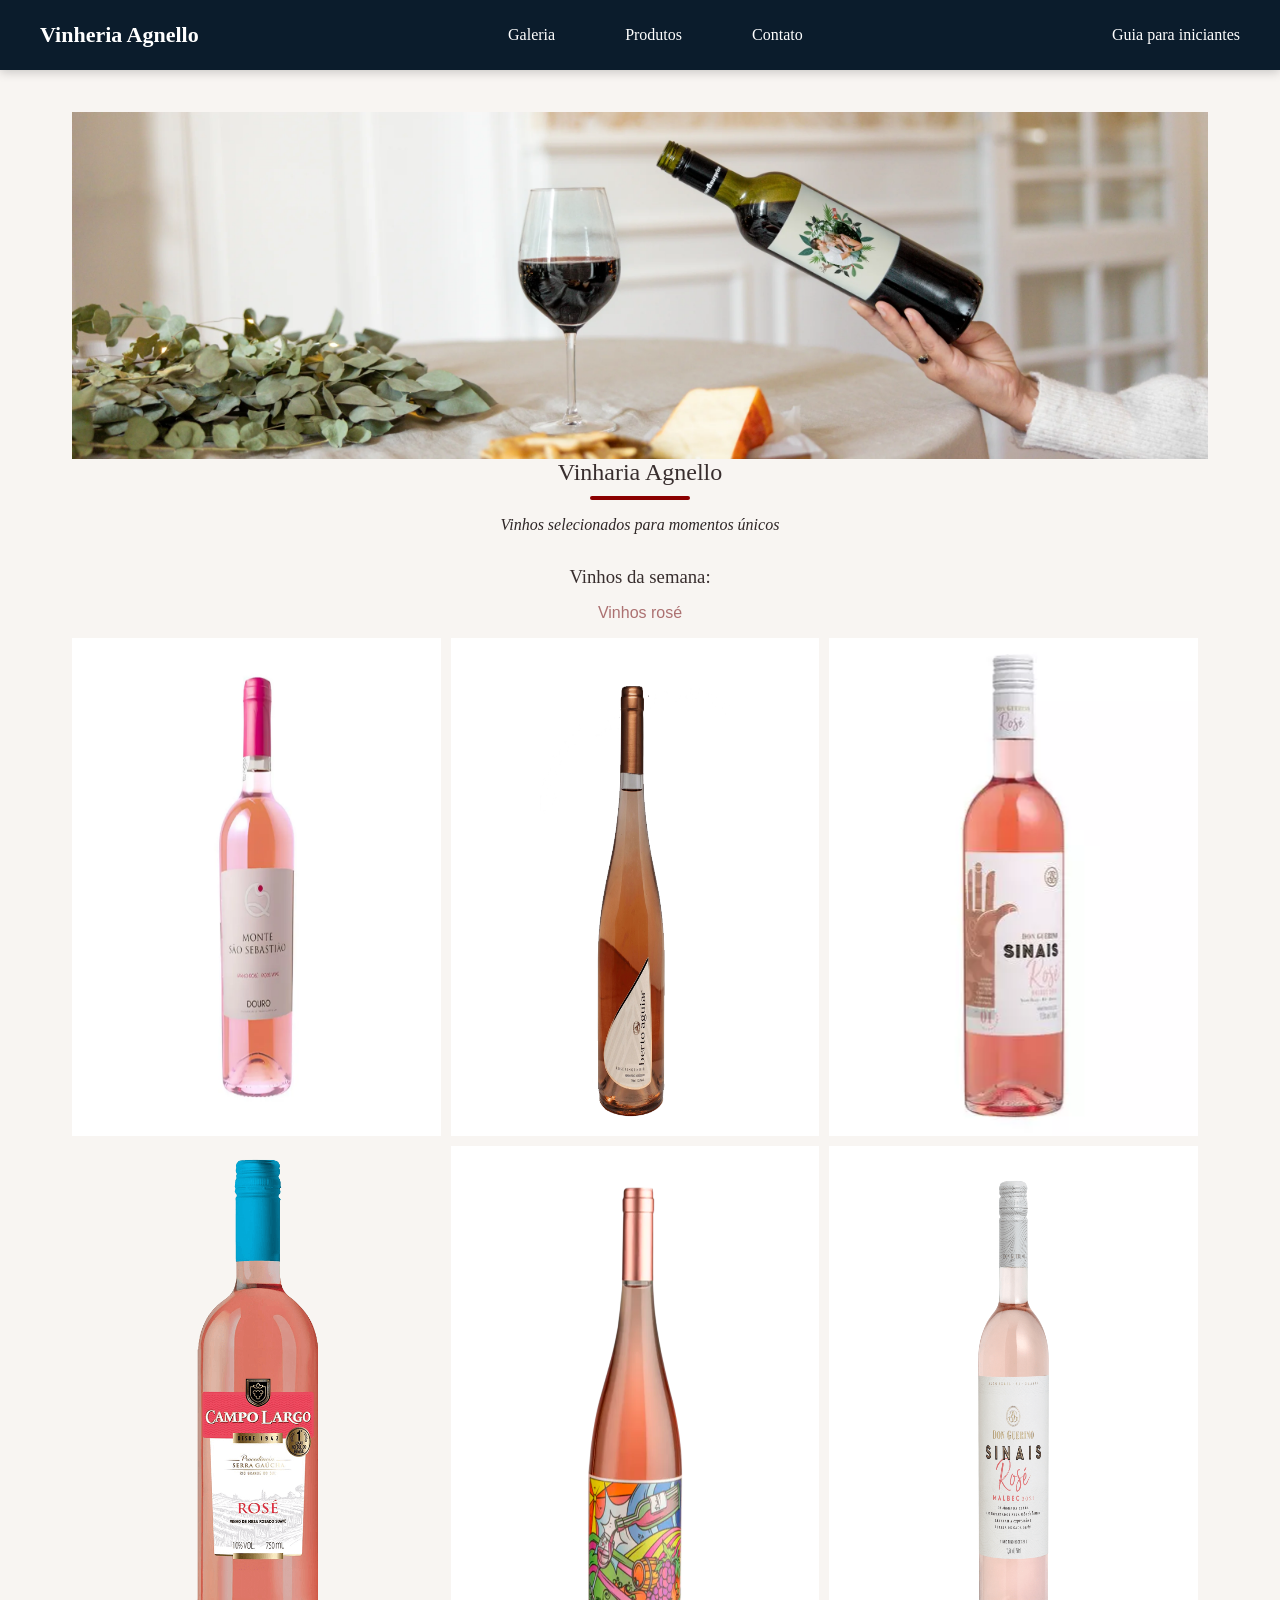
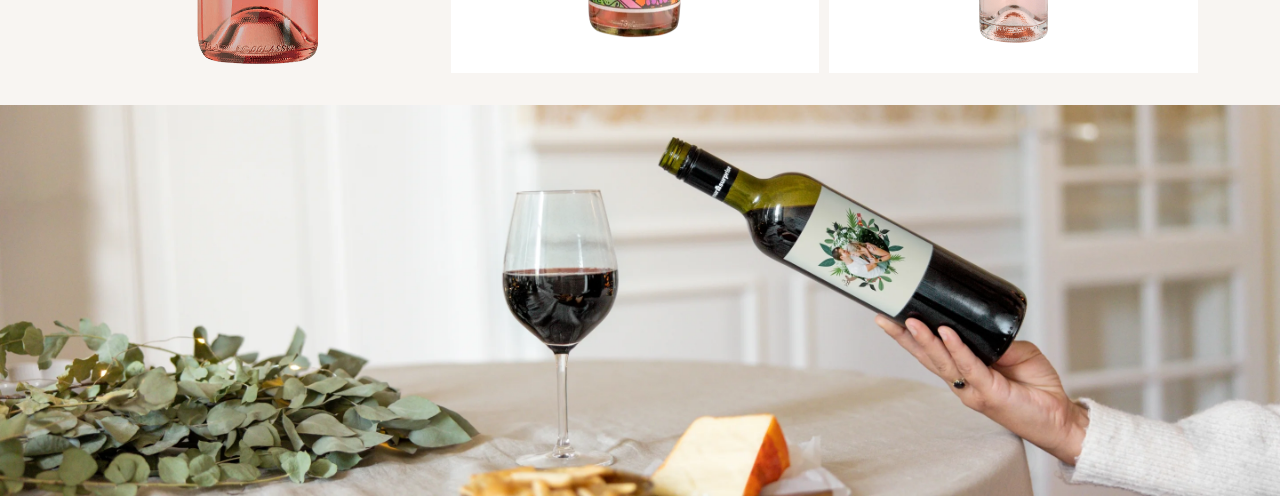
==== commit d999ff0a: "Apagando os /CP1-Front-1ESPQ/ de todas as tags img para evitar bugs" ====
--- a/index.html
+++ b/index.html
@@ -37,7 +37,7 @@
 
 
   <section class="hub-principal">
-    <img src="/CP1-Front-1ESPQ/src/assets/vinho_servido.jpg" alt="vinho sendo servido" width="1920px" height="400px">
+    <img src="src/assets/vinho_servido.jpg" alt="vinho sendo servido" width="1920px" height="400px">
     
     <h1 id="titulos">Vinharia Agnello</h1>
 
@@ -49,17 +49,17 @@
 
     <div id="galeria">
 
-    <img src="/CP1-Front-1ESPQ/src/assets/vinho_rose1.webp" alt="Vinho rosé">
+    <img src="src/assets/vinho_rose1.webp" alt="Vinho rosé">
 
-    <img src="/CP1-Front-1ESPQ/src/assets/vinho_rose2.png" alt="Vinho rosé">
+    <img src="/src/assets/vinho_rose2.png" alt="Vinho rosé">
 
-    <img src="/CP1-Front-1ESPQ/src/assets/vinho_rose3.webp" alt="Vinho rosé">
+    <img src="/src/assets/vinho_rose3.webp" alt="Vinho rosé">
 
-    <img src="/CP1-Front-1ESPQ/src/assets/vinho_rose5.png" alt="Vinho rosé">
+    <img src="/src/assets/vinho_rose5.png" alt="Vinho rosé">
 
-    <img src="/CP1-Front-1ESPQ/src/assets/vinho_rose6.png" alt="Vinho rosé">
+    <img src="/src/assets/vinho_rose6.png" alt="Vinho rosé">
 
-    <img src="/CP1-Front-1ESPQ/src/assets/vinho_rose7.png" alt="Vinho rosé">
+    <img src="/src/assets/vinho_rose7.png" alt="Vinho rosé">
 
   </div>
   </section>
@@ -67,7 +67,7 @@
 
 
     <div class="hub-logo">
-      <img style="margin: 0 auto;" src="/CP1-Front-1ESPQ/src/assets/vinho_servido.jpg" alt="vinho sendo servido" width="1280px" height="300px">
+      <img style="margin: 0 auto;" src="src/assets/vinho_servido.jpg" alt="vinho sendo servido" width="1280px" height="300px">
     </div>
     <div class="hub-actions">
       <!--Nos titulos do hub eu já coloquei o 'href="#"' quando for fazer as outras paginas, é só linkar com os titulos respectivos -->
--- a/src/css/style.css
+++ b/src/css/style.css
@@ -1,4 +1,5 @@
 
+@import url("efeitos.css");
 * {
   margin: 0;
   padding: 0;
@@ -248,3 +249,4 @@
   background-color: #7a3a10; 
 }
 
+
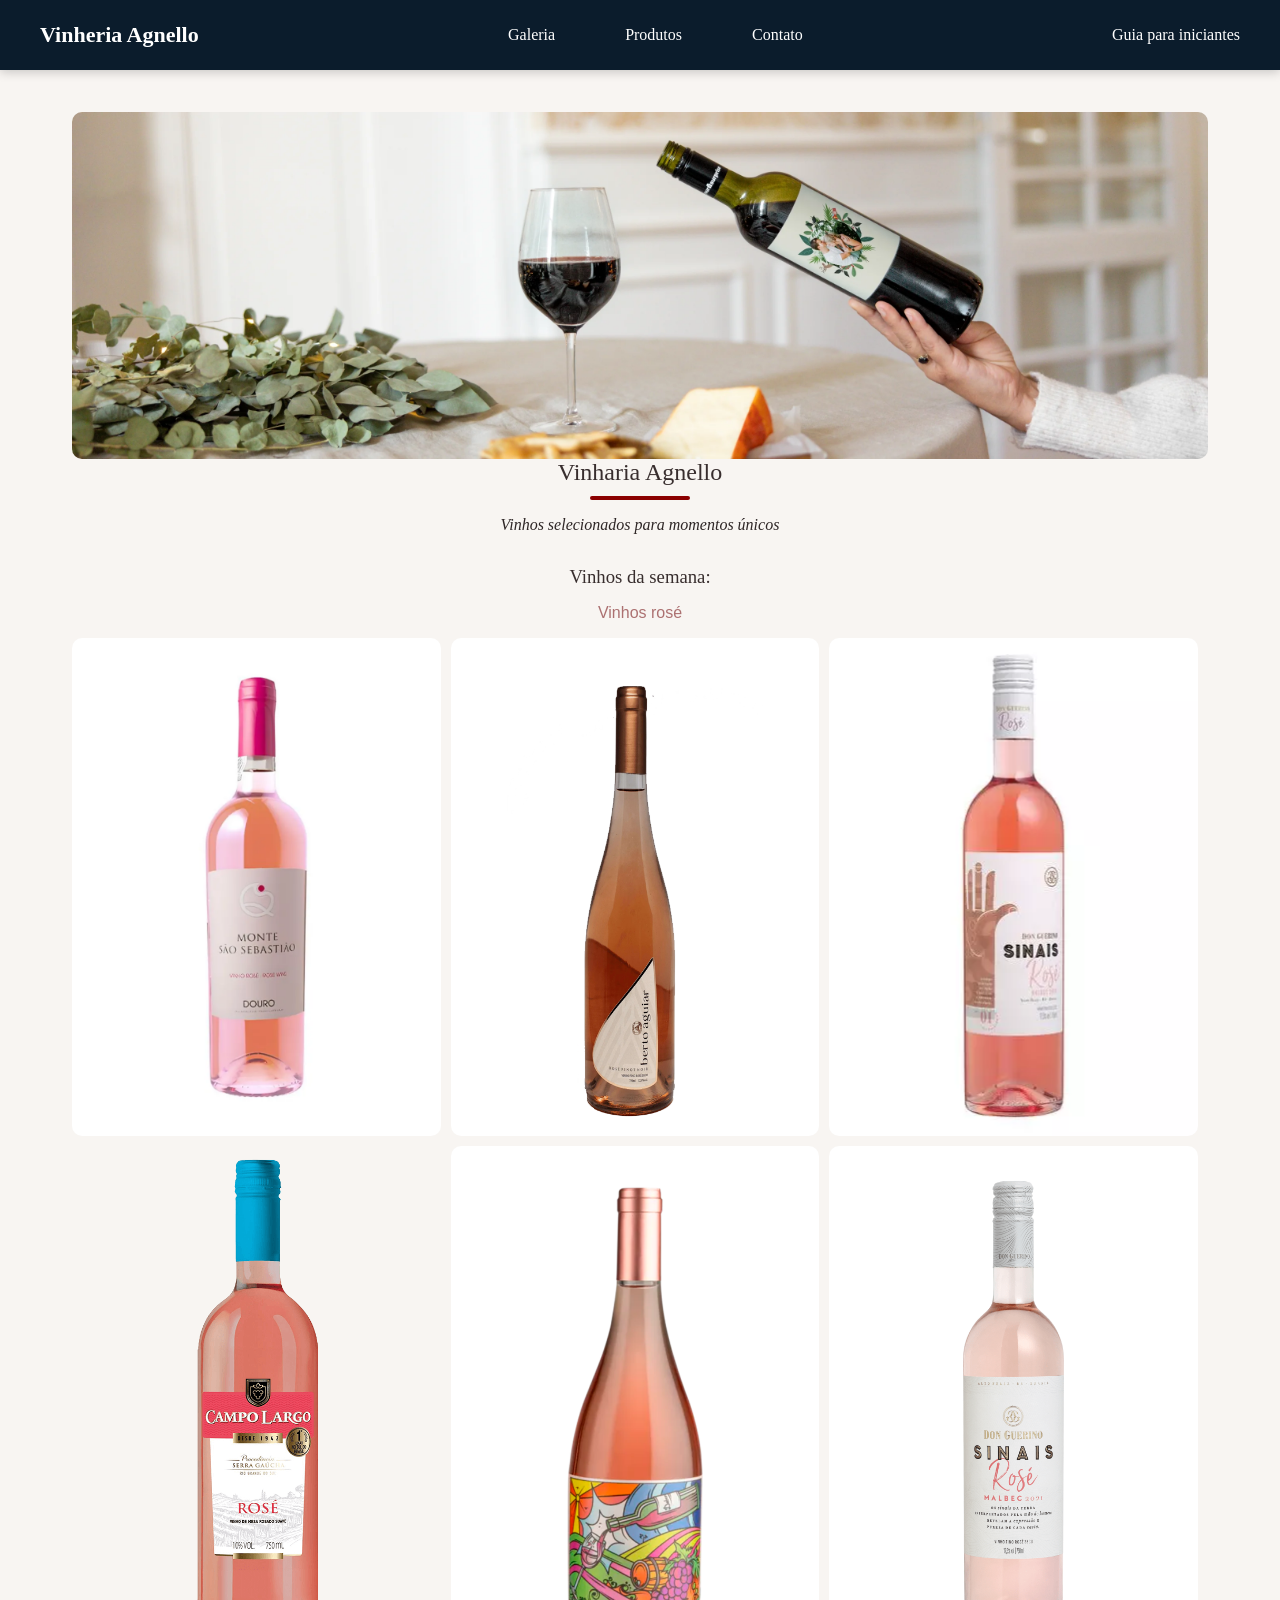
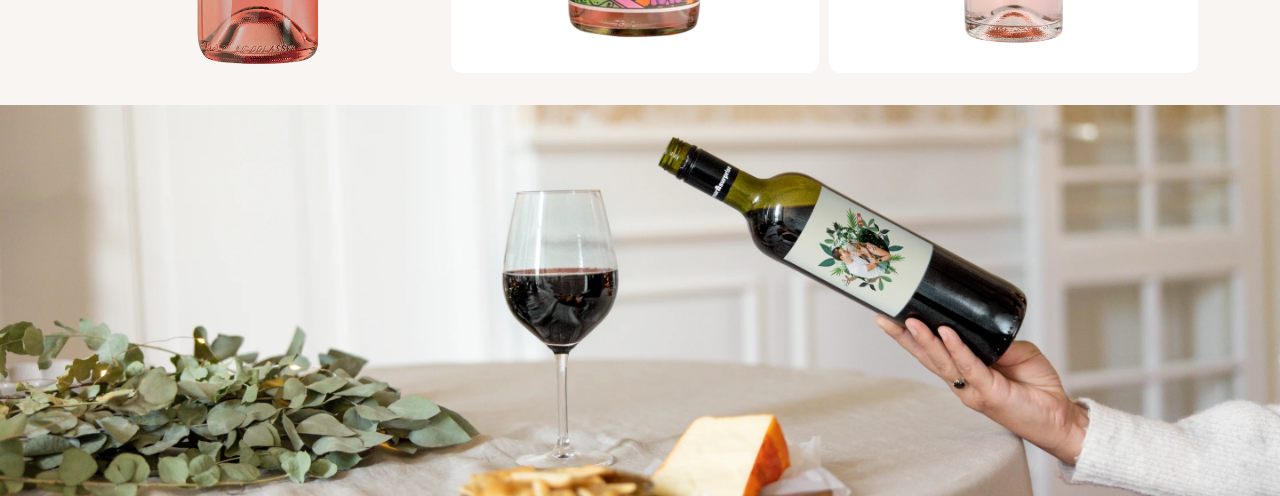
==== commit ab031285: "Adição de efeitos visuais na página inicial" ====
--- a/index.html
+++ b/index.html
@@ -51,15 +51,15 @@
 
     <img src="src/assets/vinho_rose1.webp" alt="Vinho rosé">
 
-    <img src="/src/assets/vinho_rose2.png" alt="Vinho rosé">
+    <img src="src/assets/vinho_rose2.png" alt="Vinho rosé">
 
-    <img src="/src/assets/vinho_rose3.webp" alt="Vinho rosé">
+    <img src="src/assets/vinho_rose3.webp" alt="Vinho rosé">
 
-    <img src="/src/assets/vinho_rose5.png" alt="Vinho rosé">
+    <img src="src/assets/vinho_rose5.png" alt="Vinho rosé">
 
-    <img src="/src/assets/vinho_rose6.png" alt="Vinho rosé">
+    <img src="src/assets/vinho_rose6.png" alt="Vinho rosé">
 
-    <img src="/src/assets/vinho_rose7.png" alt="Vinho rosé">
+    <img src="src/assets/vinho_rose7.png" alt="Vinho rosé">
 
   </div>
   </section>
--- a/src/css/style.css
+++ b/src/css/style.css
@@ -225,12 +225,6 @@
   font-family: inherit;
 }
 
-.contact-form input:focus,
-.contact-form textarea:focus {
-  border-color: #b85c1a;
-  outline: none;
-  box-shadow: 0 0 0 2px rgba(184,92,26,0.2);
-}
 
 .contact-form button {
   background-color: #b85c1a; 
@@ -245,8 +239,8 @@
   width: 100%; 
 }
 
-.contact-form button:hover {
-  background-color: #7a3a10; 
-}
-
-
+
+
+
+/* NAO MEXER AQUI, ESSE É O FINAL DESSE CSS */
+@import url(/CP1-Front-1ESPQ/src/css/efeitos.css);
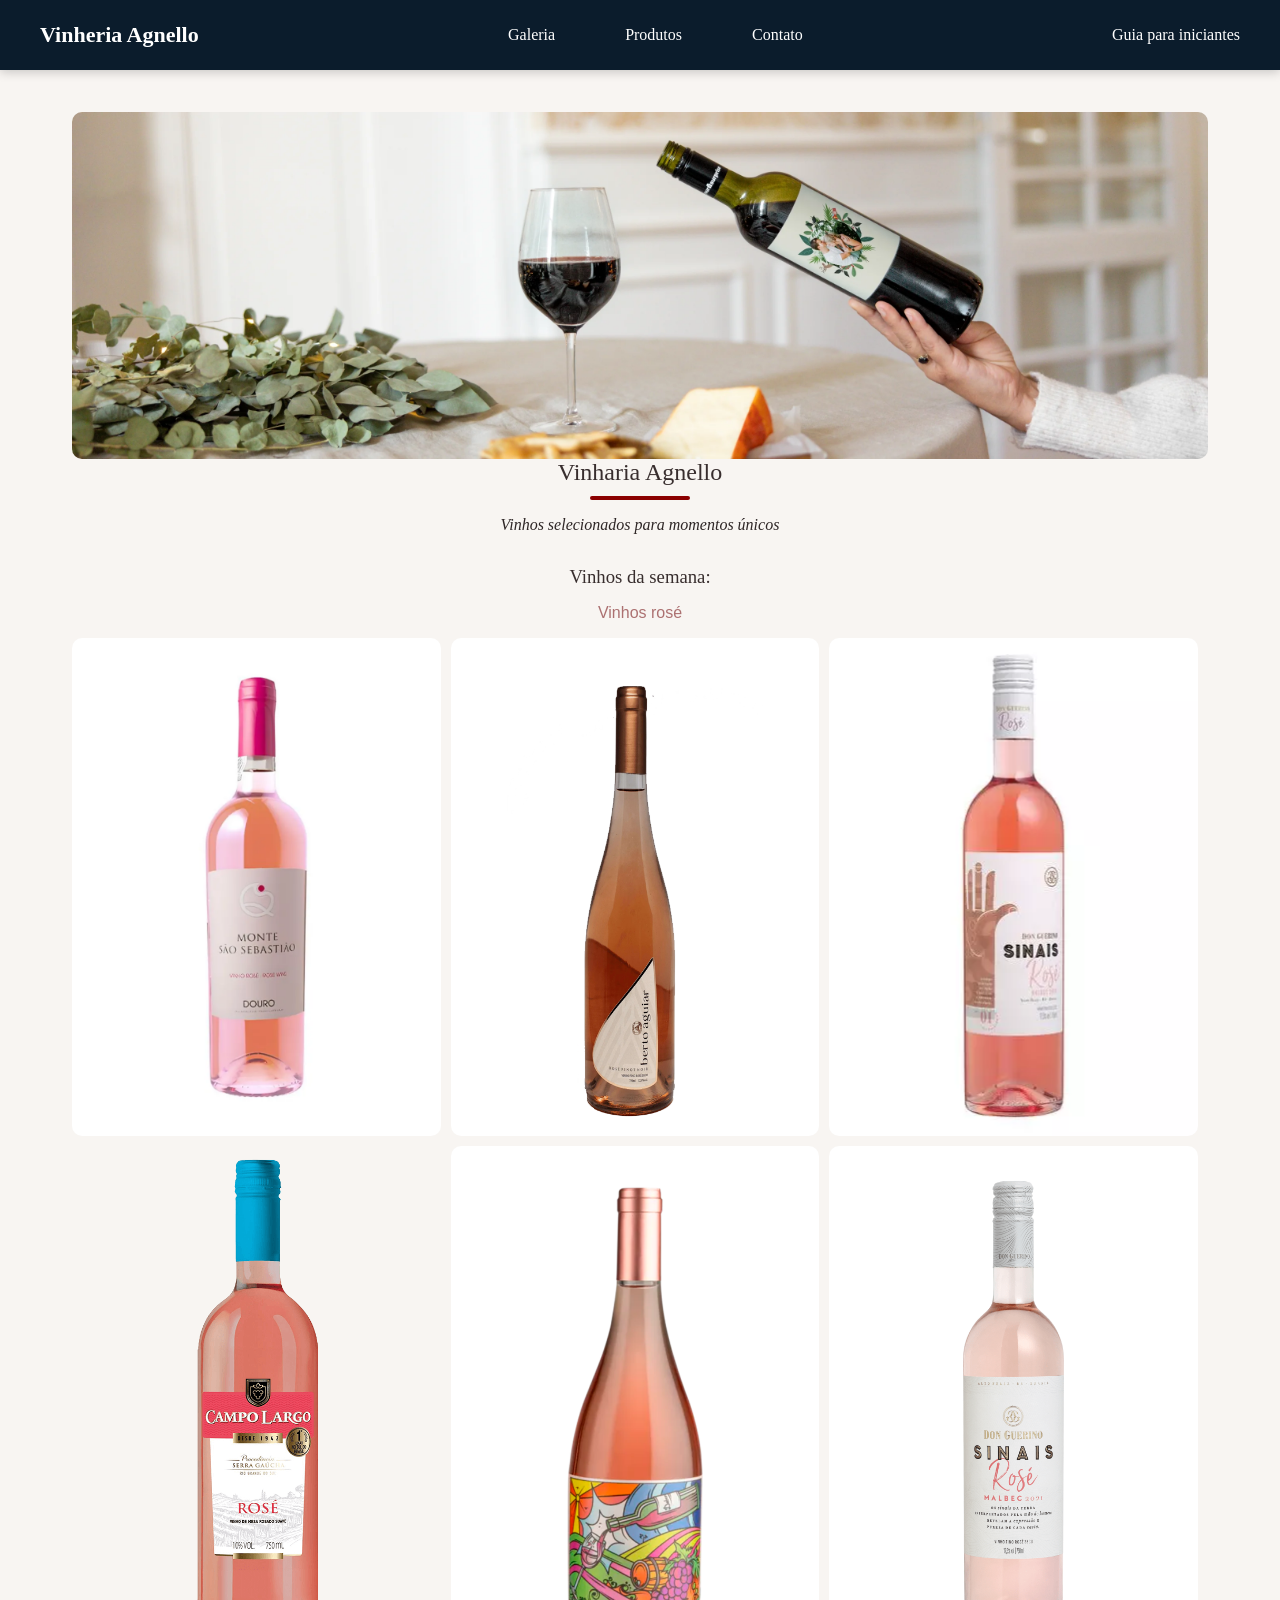
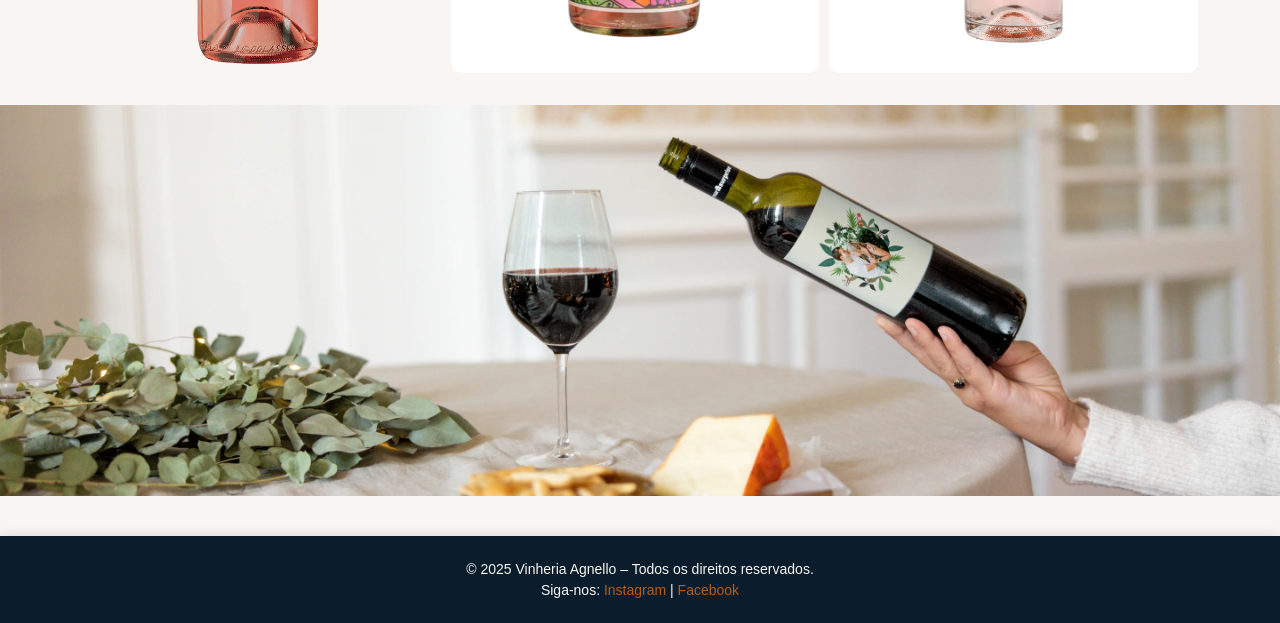
==== commit eb77dc8c: "Adicionando footer-site para todas as páginas" ====
--- a/index.html
+++ b/index.html
@@ -7,7 +7,7 @@
     <meta name="keywords" content="Vinhos, semana, rosé">
     
     <title>Vinheria Agnello </title>
-    <link rel="shortcut icon" href="assets/vinho.png" type="image/png"> <!-- adiciona uma imagem na aba do site -->
+    <link rel="shortcut icon" href="src/assets/vinho.png" type="image/png"> <!-- adiciona uma imagem na aba do site -->
     <link rel="stylesheet" href="src/css/style.css">
 
 
@@ -73,5 +73,9 @@
       <!--Nos titulos do hub eu já coloquei o 'href="#"' quando for fazer as outras paginas, é só linkar com os titulos respectivos -->
     </div>
   </div>
+  <footer class="footer-site">
+    <p>&copy; 2025 Vinheria Agnello – Todos os direitos reservados.</p>
+    <p>Siga-nos: <a href="#">Instagram</a> | <a href="#">Facebook</a></p>
+</footer>
 </body>
 </html>
--- a/src/css/style.css
+++ b/src/css/style.css
@@ -239,6 +239,37 @@
   width: 100%; 
 }
 
+.footer-site {
+  width: 100%;
+
+  background-color: #0b1c2c;
+  color: #f8f5f2;
+
+  text-align: center;
+  padding: 20px 10px;
+  margin-top: 40px;
+
+  font-family: "Montserrat", sans-serif;
+  font-size: 14px;
+
+  box-shadow: 0 -2px 10px rgba(0,0,0,0.1);
+}
+
+.footer-site p {
+  margin: 5px 0;
+}
+
+.footer-site a {
+  color: #b85c1a;
+  text-decoration: none;
+  font-weight: 500;
+  transition: 0.3s;
+}
+
+.footer-site a:hover {
+  color: #ffffff;
+  text-decoration: underline;
+}
 
 
 
